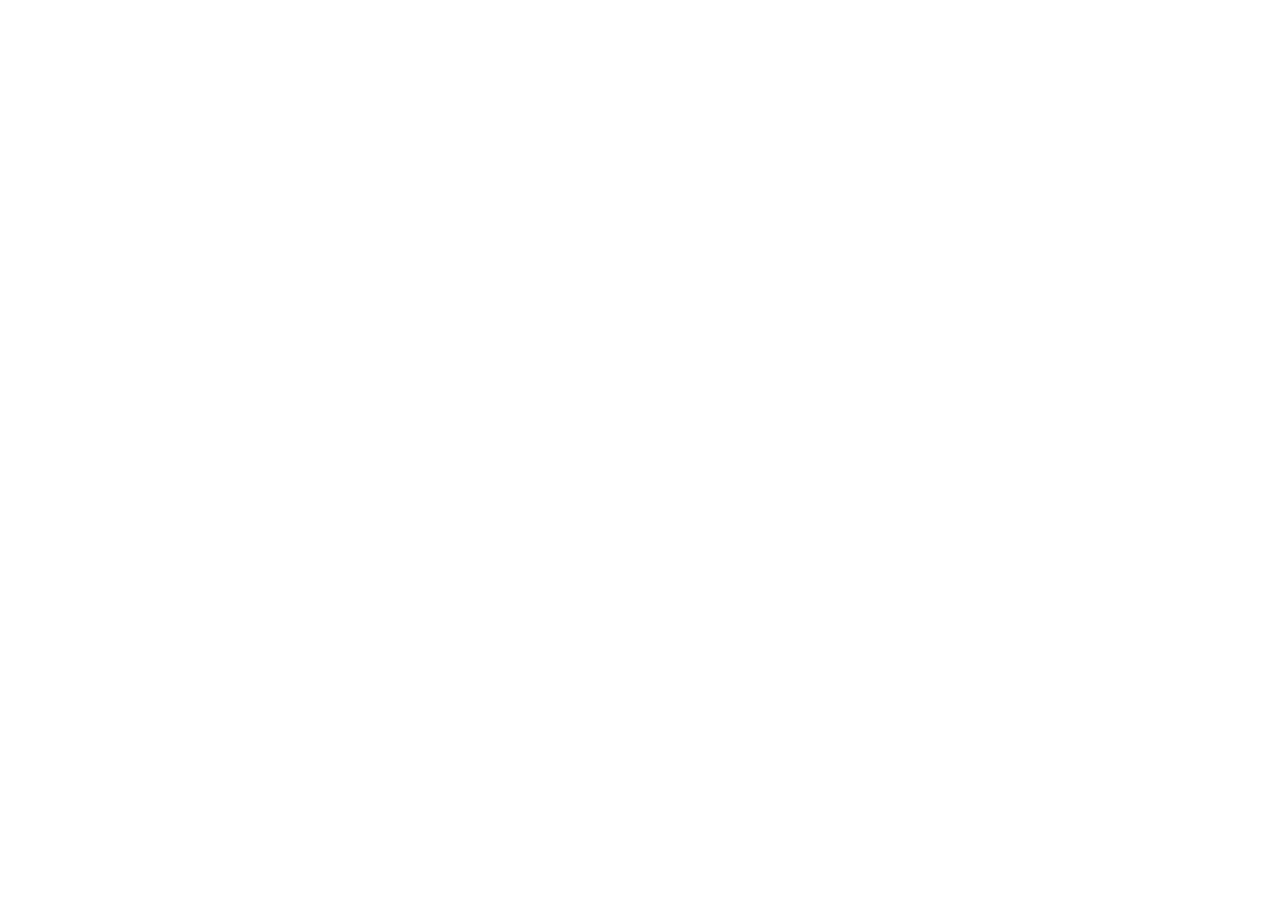
==== social-manager.html @ fbaca4f2 "first commit" ====
<!DOCTYPE html>
<html lang="en">
<head>
    <meta charset="UTF-8">
    <meta name="viewport" content="width=device-width, initial-scale=1.0">
    <title>Document</title>
</head>
<body>
    <nav></nav>
    <div class="hero"></div>
    <div class="about"></div>
    <div class="services"></div>
    <div class="portfolio"></div>
    <div class="testimonials"></div>
    <div class="contact"></div>
</body>
</html>
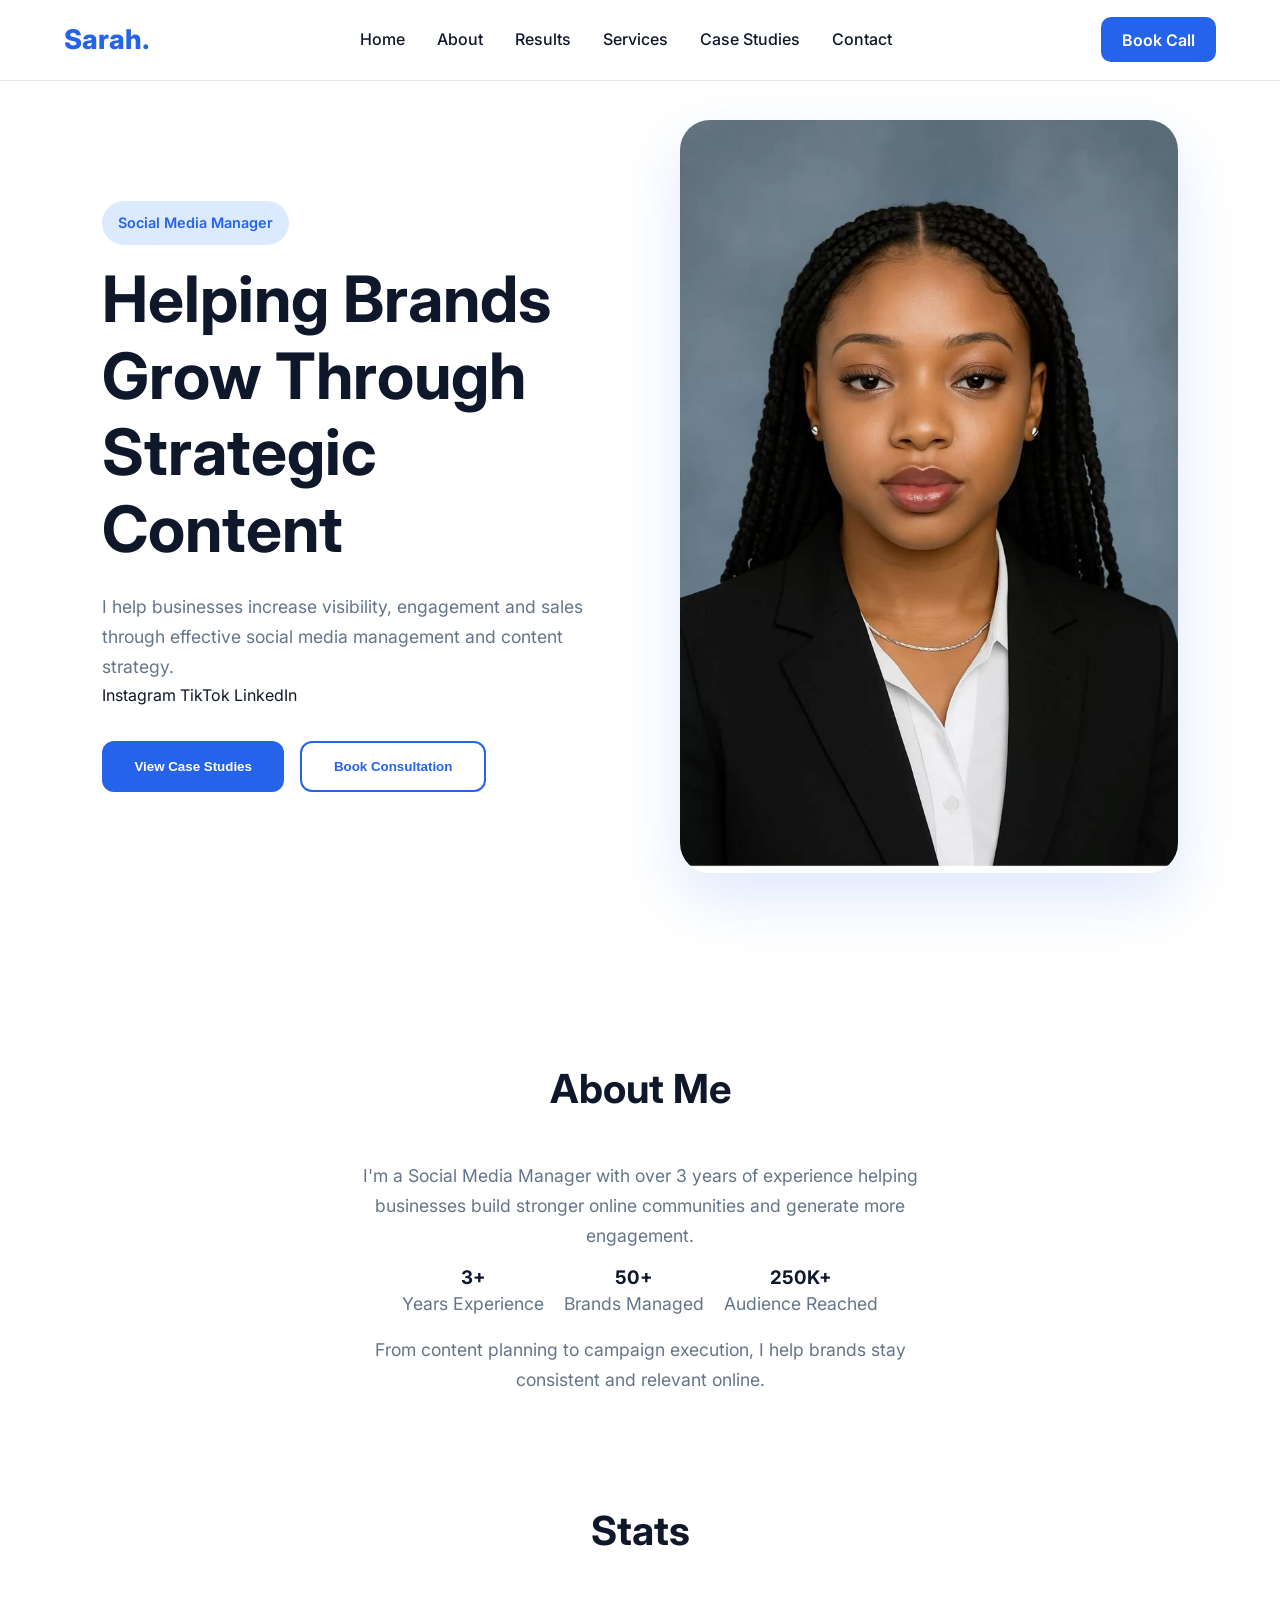
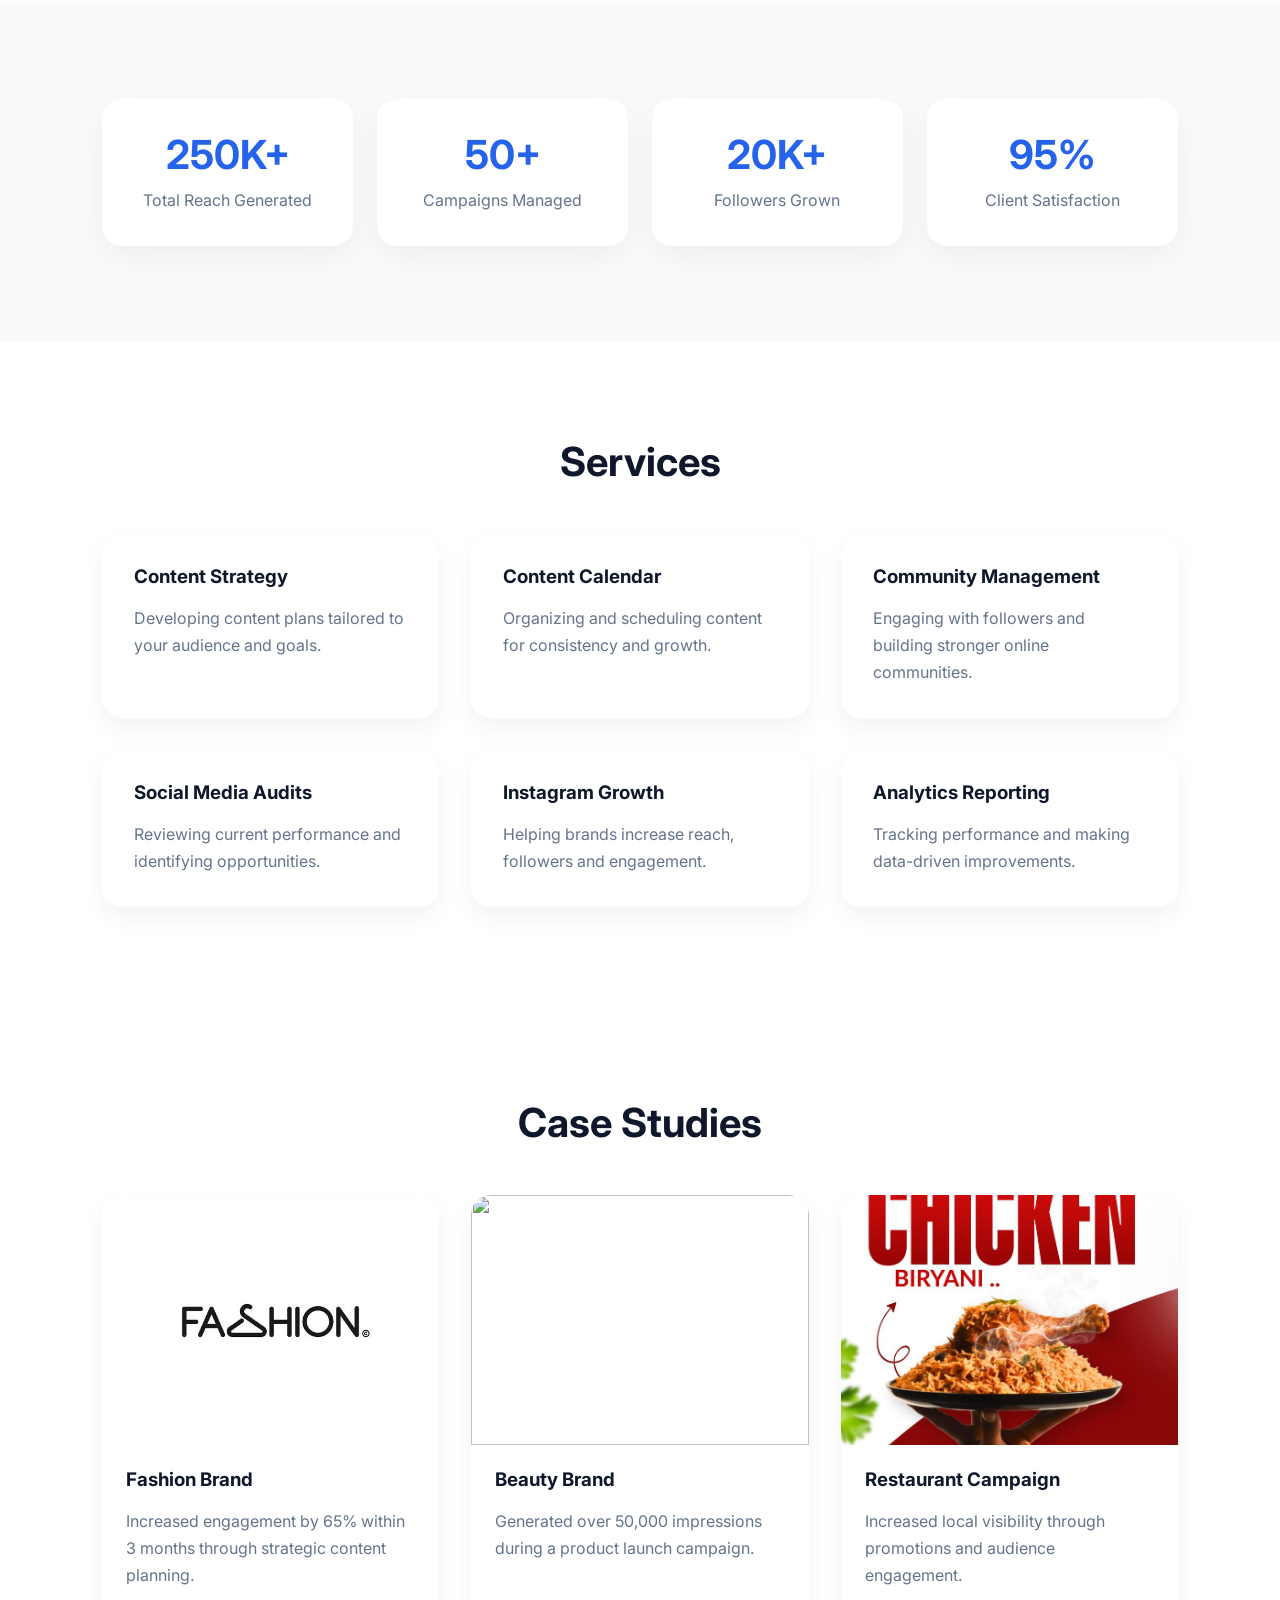
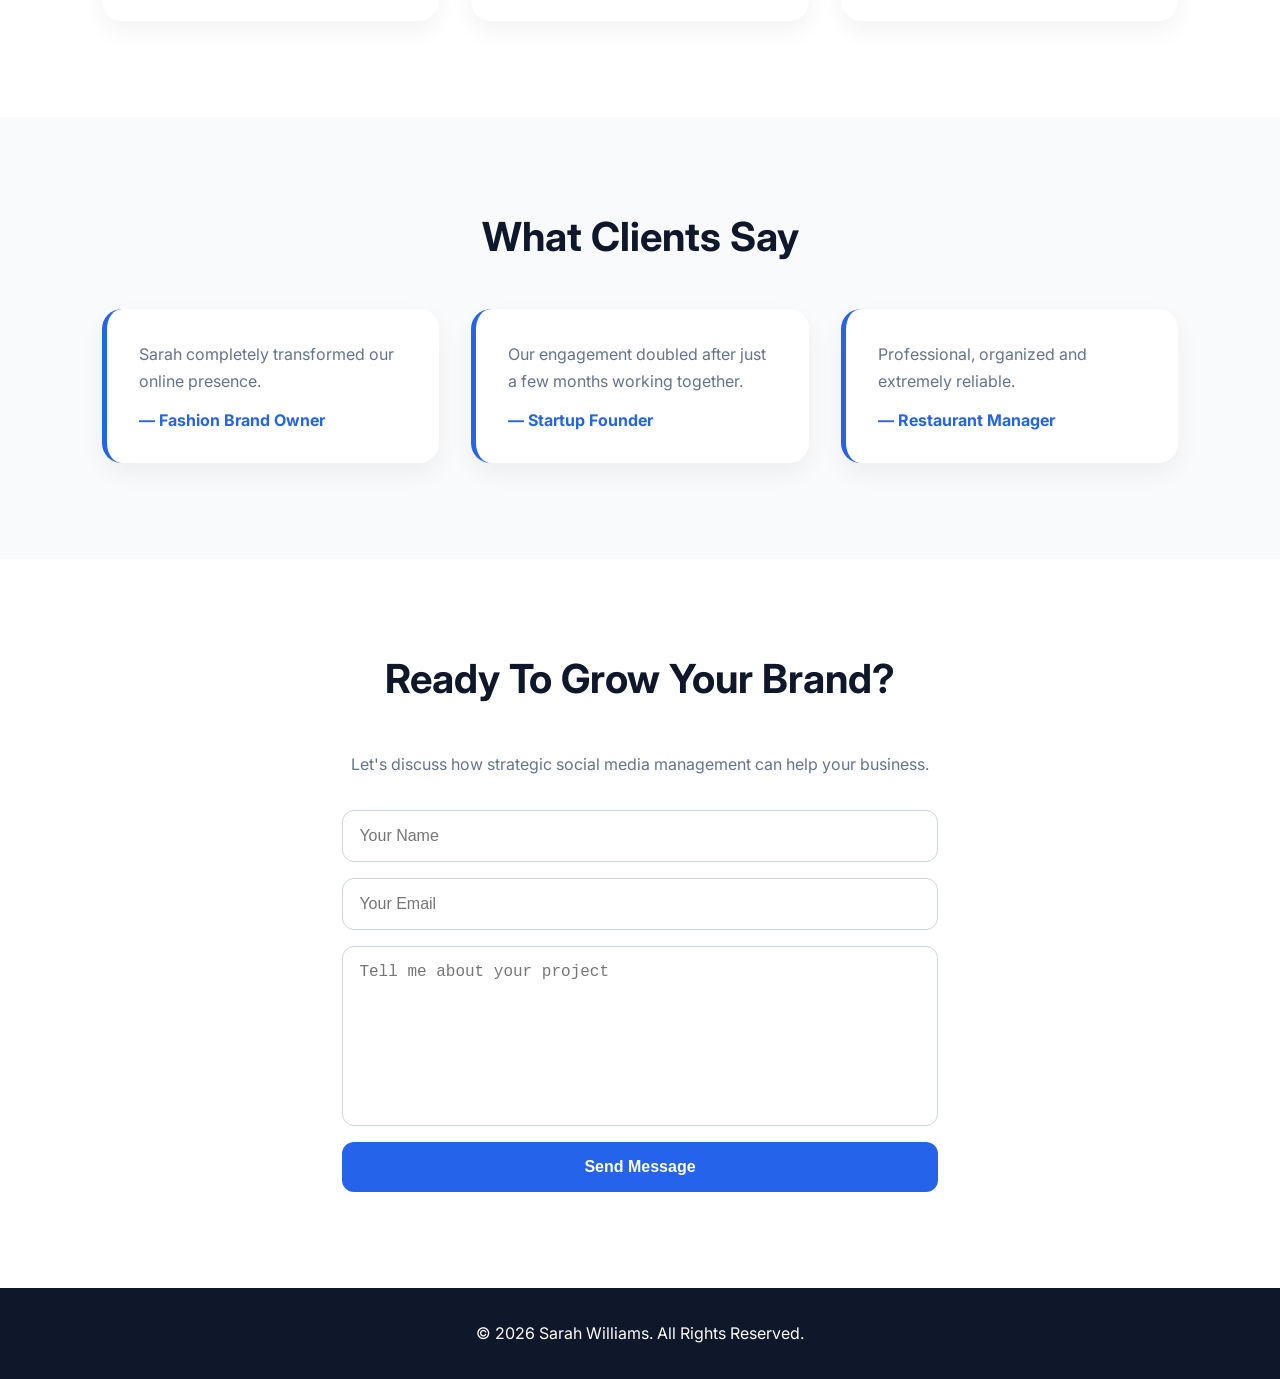
==== commit 6509bc7a: "social push" ====
--- a/social-manager.html
+++ b/social-manager.html
@@ -3,15 +3,336 @@
 <head>
     <meta charset="UTF-8">
     <meta name="viewport" content="width=device-width, initial-scale=1.0">
-    <title>Document</title>
+    <title>My Portfolio</title>
+    <link rel="stylesheet" href="./social.css">
 </head>
 <body>
-    <nav></nav>
-    <div class="hero"></div>
-    <div class="about"></div>
-    <div class="services"></div>
-    <div class="portfolio"></div>
-    <div class="testimonials"></div>
-    <div class="contact"></div>
+    <!-- NAVBAR -->
+    <nav>
+        <div class="container nav-container">
+            <div class="logo">Sarah.</div>
+            <ul id="navLinks" class="sidebar">
+                <li><a href="#hero">Home</a></li>
+                <li><a href="#about">About</a></li>
+                <li><a href="#results">Results</a></li>
+                <li><a href="#services">Services</a></li>
+                <li><a href="#portfolio">Case Studies</a></li>
+                <li><a href="#contact">Contact</a></li>
+            </ul>
+
+            <div id="menuBtn">
+                <button id="menuToggle">
+                    <span></span>
+                    <span></span>
+                    <span></span>
+                </button>
+            </div>
+
+            <div class="nav-actions">
+                <a href="#contact" class="nav-btn">
+                Book Call
+            </a>
+</div>
+        </div>
+    </nav>
+
+    <!-- HERO -->
+    <section class="hero" id="hero">
+        <div>
+            <span>Social Media Manager</span>
+
+            <h1>
+                Helping Brands Grow Through Strategic Content
+            </h1>
+
+            <p>
+                I help businesses increase visibility,
+                engagement and sales through effective
+                social media management and content strategy.
+            </p>
+            <div class="social-links">
+                <a href="#">Instagram</a>
+                <a href="#">TikTok</a>
+                <a href="#">LinkedIn</a>
+            </div>
+
+            <div class="hero-btns">
+                <button class="btn-primary"><a href="#portfolio">View Case Studies</a></button>
+                <button class="btn-secondary"><a href="#contact">Book Consultation</a></button>
+            </div>
+        </div>
+
+        <div>
+            <img src="./media/phoTO.png" alt="">
+        </div>
+    </section>
+
+    <!-- ABOUT -->
+    <section class="about" id="about">
+        <h2>About Me</h2>
+
+        <p>
+            I'm a Social Media Manager with over 3 years of
+            experience helping businesses build stronger online
+            communities and generate more engagement.
+        </p>
+        <div class="about-highlights">
+
+            <div>
+                <h3>3+</h3>
+                <p>Years Experience</p>
+            </div>
+
+            <div>
+                <h3>50+</h3>
+                <p>Brands Managed</p>
+            </div>
+
+            <div>
+                <h3>250K+</h3>
+                <p>Audience Reached</p>
+            </div>
+
+        </div>
+
+        <p>
+            From content planning to campaign execution,
+            I help brands stay consistent and relevant online.
+        </p>
+    </section>
+
+    <!-- RESULTS -->
+     <h2>Stats</h2>
+    <section class="results" id="results">
+        
+        <div class="stat-card">
+            <h2>250K+</h2>
+            <p>Total Reach Generated</p>
+        </div>
+
+        <div class="stat-card">
+            <h2>50+</h2>
+            <p>Campaigns Managed</p>
+        </div>
+
+        <div class="stat-card">
+            <h2>20K+</h2>
+            <p>Followers Grown</p>
+        </div>
+
+        <div class="stat-card">
+            <h2>95%</h2>
+            <p>Client Satisfaction</p>
+        </div>
+
+    </section>
+
+    <!-- SERVICES -->
+    <section class="services" id="services">
+
+        <h2>Services</h2>
+
+        <div class="service-grid">
+
+            <div class="card">
+                <h3>Content Strategy</h3>
+                <p>
+                    Developing content plans tailored to
+                    your audience and goals.
+                </p>
+            </div>
+
+            <div class="card">
+                <h3>Content Calendar</h3>
+                <p>
+                    Organizing and scheduling content
+                    for consistency and growth.
+                </p>
+            </div>
+
+            <div class="card">
+                <h3>Community Management</h3>
+                <p>
+                    Engaging with followers and building
+                    stronger online communities.
+                </p>
+            </div>
+
+            <div class="card">
+                <h3>Social Media Audits</h3>
+                <p>
+                    Reviewing current performance and
+                    identifying opportunities.
+                </p>
+            </div>
+
+            <div class="card">
+                <h3>Instagram Growth</h3>
+                <p>
+                    Helping brands increase reach,
+                    followers and engagement.
+                </p>
+            </div>
+
+            <div class="card">
+                <h3>Analytics Reporting</h3>
+                <p>
+                    Tracking performance and making
+                    data-driven improvements.
+                </p>
+            </div>
+
+        </div>
+
+    </section>
+
+    <!-- CASE STUDIES -->
+    <section class="portfolio" id="portfolio">
+
+        <h2>Case Studies</h2>
+
+        <div class="project-grid">
+
+            <div class="card">
+                <img src="./media/Fashion.png" alt="">
+
+                <h3>Fashion Brand</h3>
+
+                <p>
+                    Increased engagement by 65%
+                    within 3 months through
+                    strategic content planning.
+                </p>
+            </div>
+
+            <div class="card">
+                <img src="./media/Beauty.png" alt="">
+
+                <h3>Beauty Brand</h3>
+
+                <p>
+                    Generated over 50,000 impressions
+                    during a product launch campaign.
+                </p>
+            </div>
+
+            <div class="card">
+                <img src="./media/food.png" alt="">
+
+                <h3>Restaurant Campaign</h3>
+
+                <p>
+                    Increased local visibility through
+                    promotions and audience engagement.
+                </p>
+            </div>
+
+        </div>
+
+    </section>
+
+    <!-- TESTIMONIALS -->
+    <section class="testimonials">
+
+        <h2>What Clients Say</h2>
+
+        <div class="testimonial-grid">
+
+            <div class="card">
+                <p>
+                    Sarah completely transformed our
+                    online presence.
+                </p>
+
+                <h4>— Fashion Brand Owner</h4>
+            </div>
+
+            <div class="card">
+                <p>
+                    Our engagement doubled after just
+                    a few months working together.
+                </p>
+
+                <h4>— Startup Founder</h4>
+            </div>
+
+            <div class="card">
+                <p>
+                    Professional, organized and
+                    extremely reliable.
+                </p>
+
+                <h4>— Restaurant Manager</h4>
+            </div>
+
+        </div>
+
+    </section>
+
+    <!-- CONTACT -->
+    <section class="contact" id="contact">
+
+        <h2>Ready To Grow Your Brand?</h2>
+
+        <p>
+            Let's discuss how strategic social media
+            management can help your business.
+        </p>
+
+        <form action="https://formsubmit.co/olaoluogunwale@gmail.com" method="POST">
+
+            <input
+                type="text"
+                name="name"
+                placeholder="Your Name"
+                required
+            >
+
+            <input
+                type="email"
+                name="email"
+                placeholder="Your Email"
+                required
+            >
+
+            <textarea
+                type="text"
+                name="message"
+                placeholder="Tell me about your project"
+                required
+            ></textarea>
+
+            <input
+                type="hidden"
+                name="_subject"
+                value="New Portfolio Inquiry"
+            />
+
+            <input
+                type="hidden"
+                name="_next"
+                value="http://127.0.0.1:5500/thankyou.html"
+            />
+
+            <input
+                type="hidden"
+                name="_captcha"
+                value="false"
+            >
+
+            <button>
+                Send Message
+            </button>
+
+        </form>
+
+    </section>
+
+    <footer>
+        © 2026 Sarah Williams.
+        All Rights Reserved.
+    </footer>
+
+    <script src="./social.js"></script>
 </body>
 </html>
--- a/social.css
+++ b/social.css
@@ -0,0 +1,537 @@
+/* =========================
+   GOOGLE FONT
+========================= */
+@import url('https://fonts.googleapis.com/css2?family=Inter:wght@300;400;500;600;700;800;900&display=swap');
+
+/* =========================
+   ROOT
+========================= */
+:root{
+    --bg: #ffffff;
+    --text: #0f172a;
+    --muted: #64748b;
+    --primary: #2563eb;
+    --primary-dark: #1d4ed8;
+    --card: #f8fafc;
+}
+
+/* =========================
+   RESET
+========================= */
+*{
+    margin:0;
+    padding:0;
+    box-sizing:border-box;
+    text-decoration:none;
+    list-style:none;
+}
+
+html{
+    scroll-behavior:smooth;
+}
+
+body{
+    font-family:'Inter',sans-serif;
+    background:var(--bg);
+    color:var(--text);
+    line-height:1.7;
+}
+
+img{
+    width:100%;
+    display:block;
+}
+
+section{
+    padding:6rem 8%;
+}
+
+h1,h2,h3,h4{
+    line-height:1.2;
+}
+
+h2{
+    font-size:2.5rem;
+    text-align:center;
+    margin-bottom:3rem;
+}
+
+p{
+    color:var(--muted);
+}
+
+/* =========================
+   CONTAINER
+========================= */
+
+.container{
+    width:90%;
+    max-width:1200px;
+    margin:auto;
+}
+
+/* =========================
+   NAVBAR
+========================= */
+
+nav{
+    width:100%;
+    position:fixed;
+    top:0;
+    left:0;
+    background:rgba(255,255,255,.95);
+    backdrop-filter:blur(10px);
+    z-index:1000;
+    border-bottom:1px solid #e2e8f0;
+}
+
+.nav-container{
+    height:80px;
+    display:flex;
+    align-items:center;
+    justify-content:space-between;
+}
+
+.logo{
+    font-size:1.7rem;
+    font-weight:800;
+    color:var(--primary);
+}
+
+nav ul{
+    display:flex;
+    gap:2rem;
+}
+
+nav ul a{
+    color:var(--text);
+    font-weight:500;
+    transition:.3s;
+}
+
+nav ul a:hover{
+    color:var(--primary);
+}
+
+.nav-btn{
+    background:var(--primary);
+    color:white;
+    padding:.8rem 1.3rem;
+    border-radius:10px;
+    font-weight:600;
+    transition:.3s;
+}
+
+.nav-btn:hover{
+    background:var(--primary-dark);
+}
+
+#menuBtn{
+    display:none;
+}
+#menuToggle{
+    width: 40px;
+    height: 40px;
+    border: none;
+    background: none;
+    cursor: pointer;
+    display: flex;
+    flex-direction: column;
+    justify-content: center;
+    gap: 6px; 
+}
+#menuToggle span{
+    width: 28px;
+    height: 3px;
+    background: var(--text);
+    border-radius: 10px;
+    transition: all .3s ease;
+}
+#menuToggle.active span:nth-child(1){
+    transform:translateY(9px) rotate(45deg);
+}
+
+#menuToggle.active span:nth-child(2){
+    opacity:0;
+}
+
+#menuToggle.active span:nth-child(3){
+    transform:translateY(-9px) rotate(-45deg);
+}
+
+/* =========================
+   HERO
+========================= */
+
+.hero{
+    min-height:100vh;
+    display:grid;
+    grid-template-columns:1fr 1fr;
+    gap:5rem;
+    align-items:center;
+    padding-top:120px;
+}
+
+.hero span{
+    display:inline-block;
+    background:#dbeafe;
+    color:var(--primary);
+    padding:.6rem 1rem;
+    border-radius:50px;
+    font-size:.9rem;
+    font-weight:600;
+    margin-bottom:1rem;
+}
+
+.hero h1{
+    font-size:4rem;
+    margin-bottom:1.5rem;
+}
+
+.hero p{
+    font-size:1.1rem;
+    max-width:550px;
+}
+
+.hero-btns{
+    margin-top:2rem;
+    display:flex;
+    gap:1rem;
+}
+
+.hero-btns button{
+    padding:1rem 2rem;
+    border:none;
+    border-radius:12px;
+    cursor:pointer;
+    font-weight:600;
+    transition:.3s;
+}
+
+.hero-btns button:first-child{
+    background:var(--primary);
+    color:white;
+}
+
+.hero-btns button:first-child:hover{
+    background:var(--primary-dark);
+}
+
+.hero-btns button:last-child{
+    background:transparent;
+    border:2px solid var(--primary);
+    color:var(--primary);
+}
+
+.hero-btns button:last-child:hover{
+    background:var(--primary);
+    color:white;
+}
+.hero-btns button a{
+    color:inherit;
+    font-weight:600;
+}
+
+.hero img{
+    width:100%;
+    max-width:500px;
+    margin:auto;
+    border-radius:30px;
+    box-shadow:0 25px 60px rgba(37,99,235,.15);
+}
+.social-links a{
+    color:var(--text);
+    transition:.3s;
+}
+
+/* =========================
+   ABOUT
+========================= */
+
+.about{
+    text-align:center;
+    max-width:800px;
+    margin:auto;
+}
+
+.about p{
+    margin-bottom:1rem;
+    font-size:1.1rem;
+}
+.about-highlights{
+    display: flex;
+    justify-content: center;
+    gap: 20px;
+}
+
+/* =========================
+   RESULTS
+========================= */
+
+.results{
+    background:var(--card);
+    display:grid;
+    grid-template-columns:repeat(4,1fr);
+    gap:1.5rem;
+}
+
+.stat-card{
+    background:white;
+    padding:2rem;
+    border-radius:20px;
+    text-align:center;
+    box-shadow:0 10px 30px rgba(0,0,0,.05);
+}
+
+.stat-card h2{
+    margin-bottom:.5rem;
+    color:var(--primary);
+    font-size:2.5rem;
+}
+
+/* =========================
+   SERVICES
+========================= */
+
+.service-grid{
+    display:grid;
+    grid-template-columns:repeat(3,1fr);
+    gap:2rem;
+}
+
+.card{
+    background:white;
+    padding:2rem;
+    border-radius:20px;
+    transition:.3s;
+    box-shadow:0 10px 25px rgba(0,0,0,.05);
+}
+
+.card:hover{
+    transform:translateY(-10px);
+    box-shadow:0 20px 40px rgba(37,99,235,.12);
+}
+
+.card h3{
+    margin-bottom:1rem;
+}
+
+/* =========================
+   CASE STUDIES
+========================= */
+
+.project-grid{
+    display:grid;
+    grid-template-columns:repeat(3,1fr);
+    gap:2rem;
+}
+
+.project-grid .card{
+    overflow:hidden;
+    padding:0;
+}
+
+.project-grid img{
+    height:250px;
+    object-fit:cover;
+}
+
+.project-grid h3,
+.project-grid p{
+    padding:0 1.5rem;
+}
+
+.project-grid h3{
+    margin-top:1.5rem;
+}
+
+.project-grid p{
+    padding-bottom:2rem;
+}
+
+/* =========================
+   TESTIMONIALS
+========================= */
+
+.testimonials{
+    background:var(--card);
+}
+
+.testimonial-grid{
+    display:grid;
+    grid-template-columns:repeat(3,1fr);
+    gap:2rem;
+}
+
+.testimonial-grid .card{
+    border-left:5px solid var(--primary);
+}
+
+.testimonial-grid h4{
+    margin-top:1rem;
+    color:var(--primary);
+}
+
+/* =========================
+   CONTACT
+========================= */
+
+.contact{
+    max-width:800px;
+    margin:auto;
+    text-align:center;
+}
+
+.contact p{
+    margin-bottom:2rem;
+}
+
+form{
+    display:flex;
+    flex-direction:column;
+    gap:1rem;
+}
+
+input,
+textarea{
+    width:100%;
+    padding:1rem;
+    border:1px solid #cbd5e1;
+    border-radius:12px;
+    outline:none;
+    font-size:1rem;
+}
+
+input:focus,
+textarea:focus{
+    border-color:var(--primary);
+}
+
+textarea{
+    min-height:180px;
+    resize:none;
+}
+
+form button{
+    background:var(--primary);
+    color:white;
+    border:none;
+    padding:1rem;
+    border-radius:12px;
+    cursor:pointer;
+    font-size:1rem;
+    font-weight:600;
+    transition:.3s;
+}
+
+form button:hover{
+    background:var(--primary-dark);
+}
+
+/* =========================
+   FOOTER
+========================= */
+
+footer{
+    text-align:center;
+    padding:2rem;
+    background:var(--text);
+    color:white;
+}
+
+/* =========================
+   RESPONSIVE
+========================= */
+
+@media(max-width:992px){
+
+    .hero{
+        grid-template-columns:1fr;
+        text-align:center;
+    }
+
+    .hero p{
+        margin:auto;
+    }
+
+    .hero-btns{
+        justify-content:center;
+    }
+    .social-links{
+        display: flex;
+        gap: 20px;
+        justify-content:center;
+    }
+    .results{
+        grid-template-columns:repeat(2,1fr);
+    }
+
+    .service-grid,
+    .project-grid,
+    .testimonial-grid{
+        grid-template-columns:repeat(2,1fr);
+    }
+}
+
+@media(max-width:768px){
+
+    nav ul{
+        position: absolute;
+        top:80px;
+        left:0;
+        width:100%;
+        background: white;
+        flex-direction: column;
+        opacity: 0;
+        visibility: hidden;
+        transition: all .35s ease;
+        box-shadow: 0 10px 30px rgba(0,0,0,.08);
+    }
+    nav ul.active{
+        opacity: 1;
+        visibility: visible;
+        transform: translateY(0);
+    }
+    nav ul li{
+        width: 100%;
+        text-align: center;
+    }
+    nav ul li a{
+        display: block;
+        padding: 1rem;
+    }
+
+    #menuBtn{
+        display:block;
+    }
+
+    #menuBtn button{
+        border:none;
+        background:none;
+        font-size:1.8rem;
+        cursor:pointer;
+    }
+
+    .nav.actions{
+        display:none;
+    }
+
+    .hero h1{
+        font-size:2.8rem;
+    }
+
+    .results,
+    .service-grid,
+    .project-grid,
+    .testimonial-grid{
+        grid-template-columns:1fr;
+    }
+
+    h2{
+        font-size:2rem;
+    }
+
+    section{
+        padding:5rem 6%;
+    }
+}
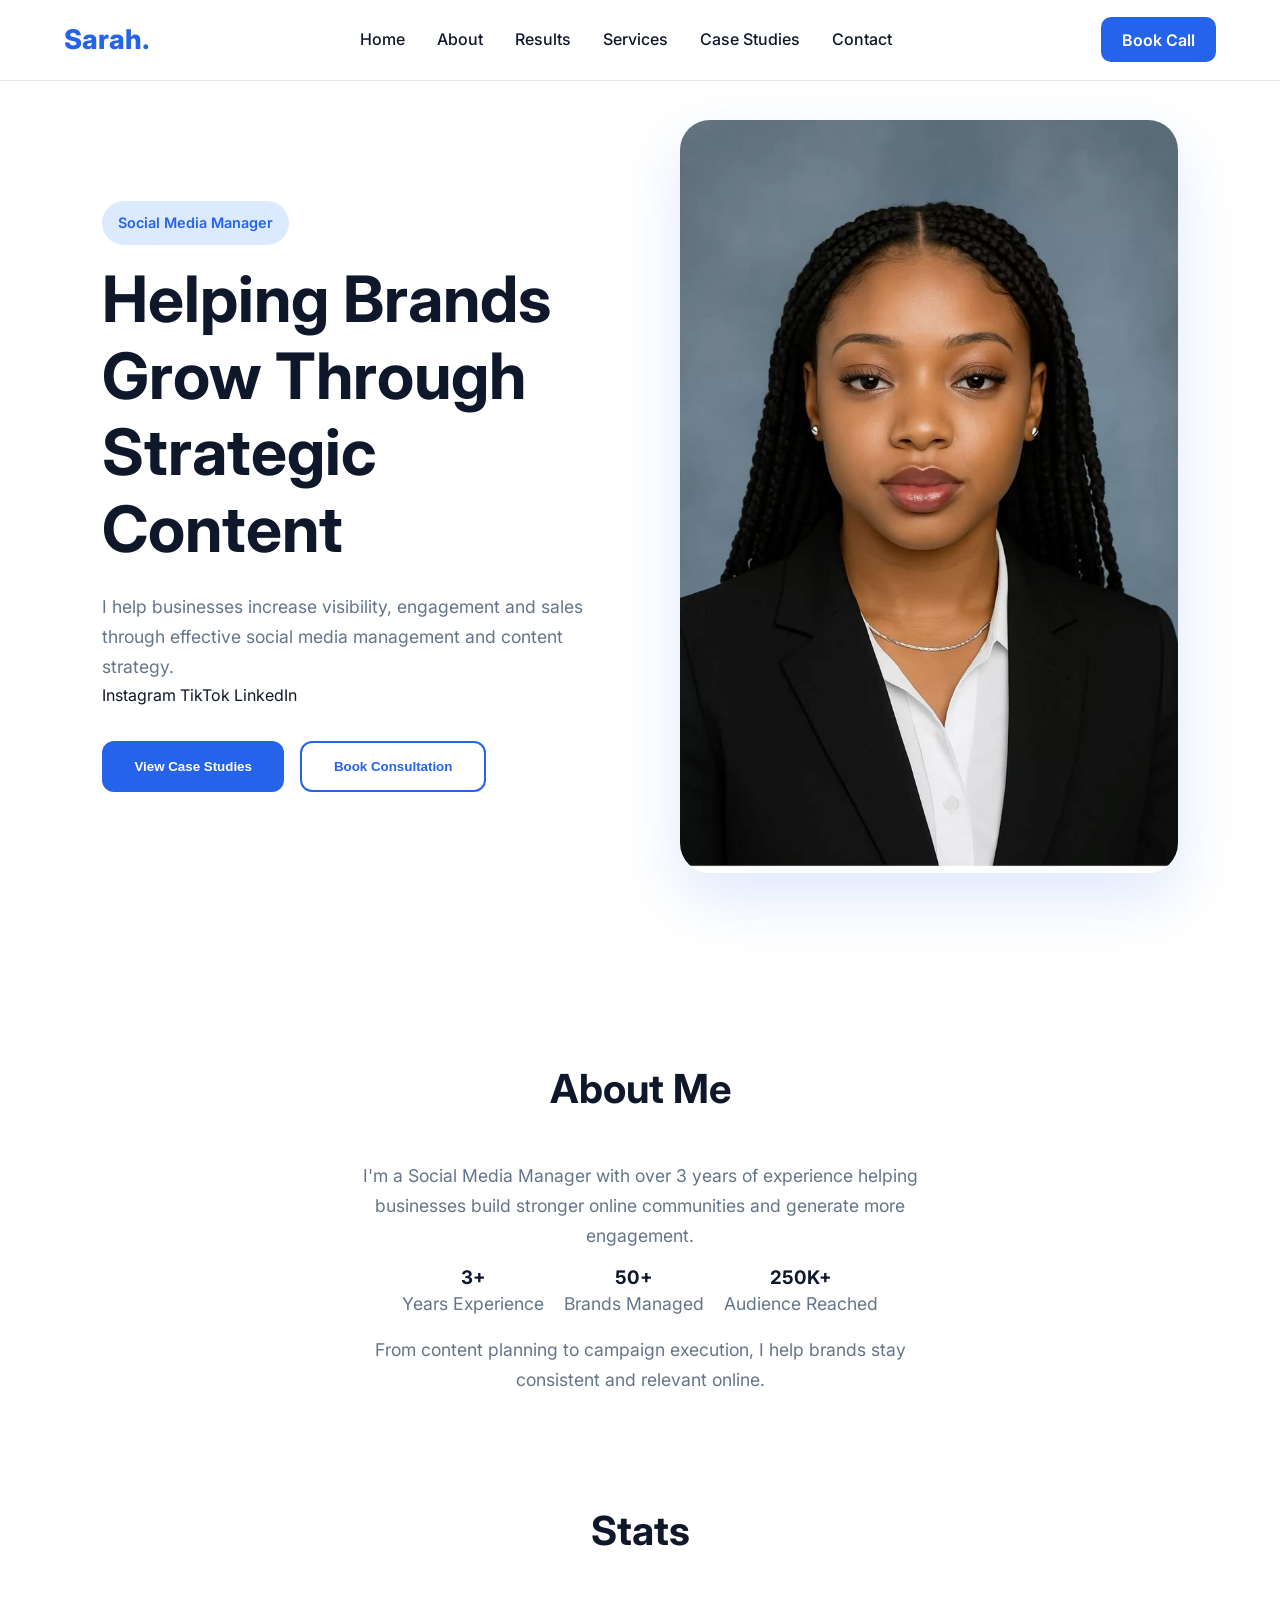
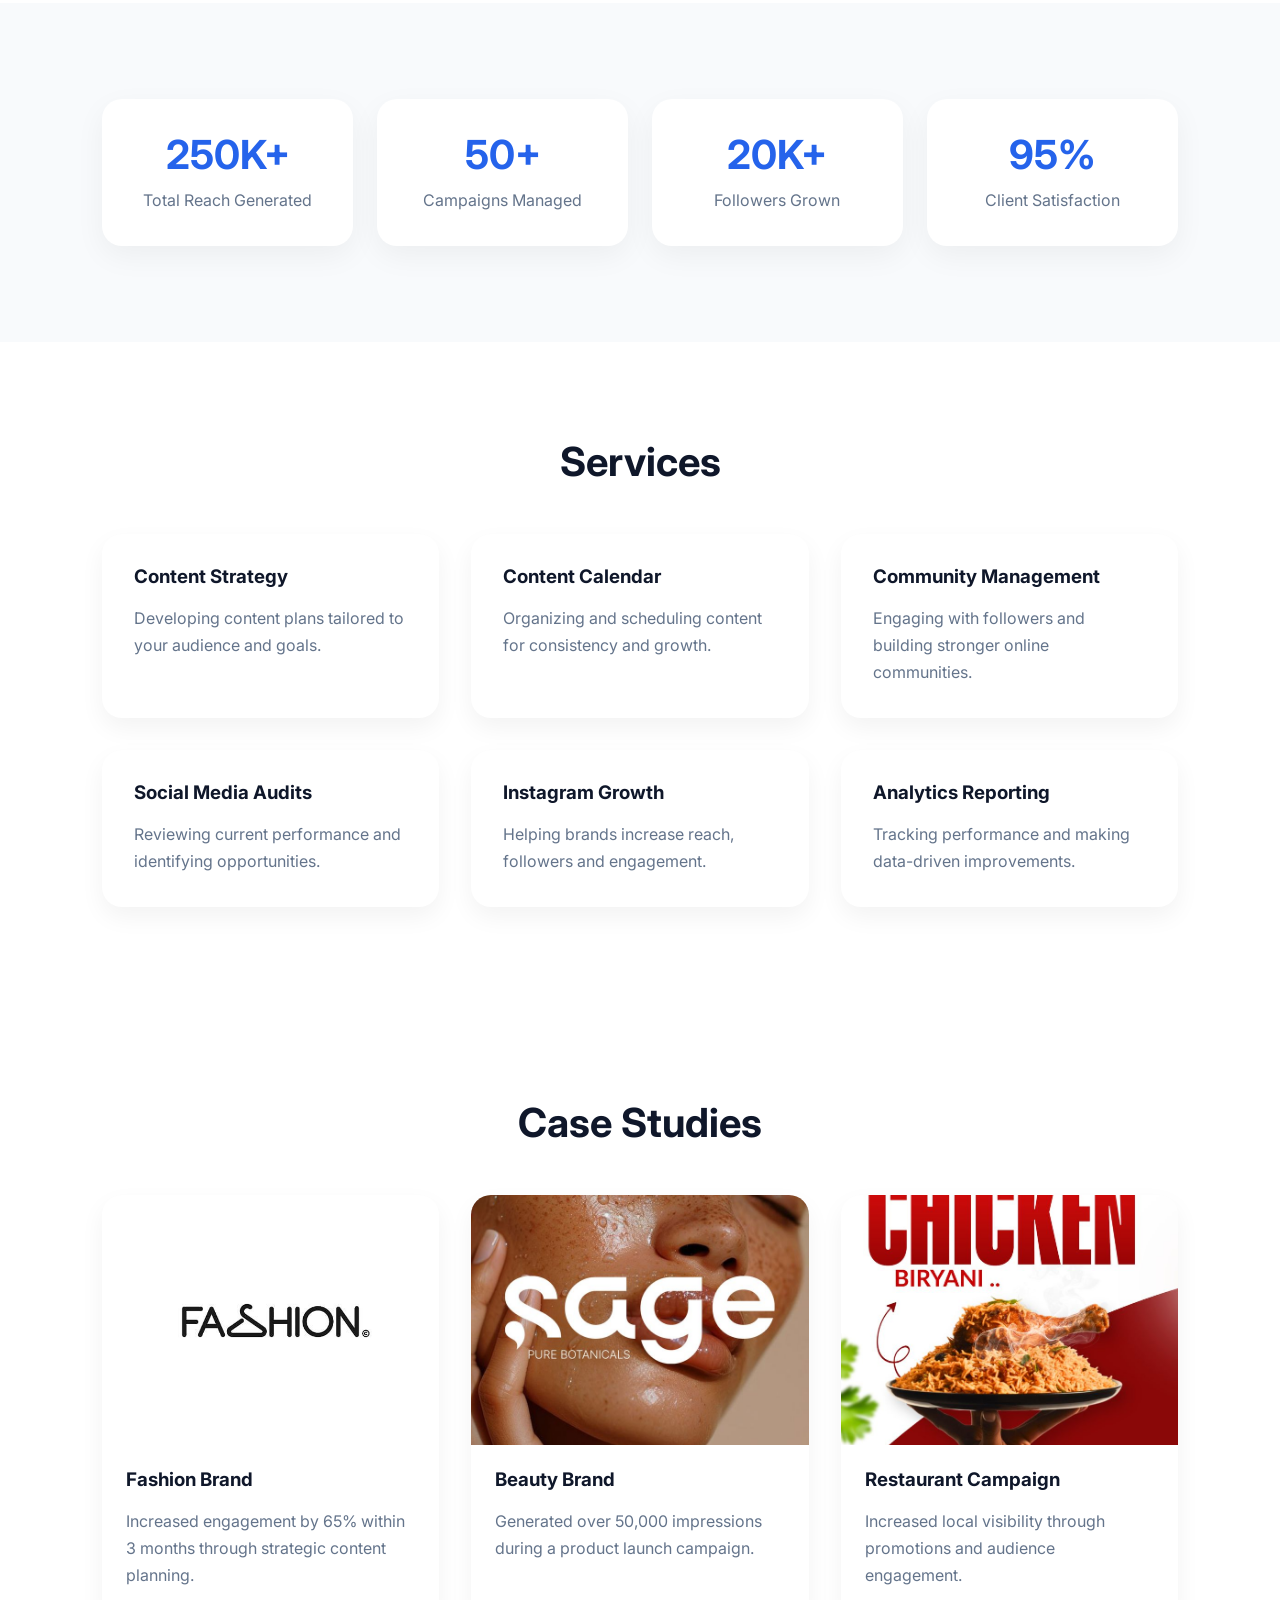
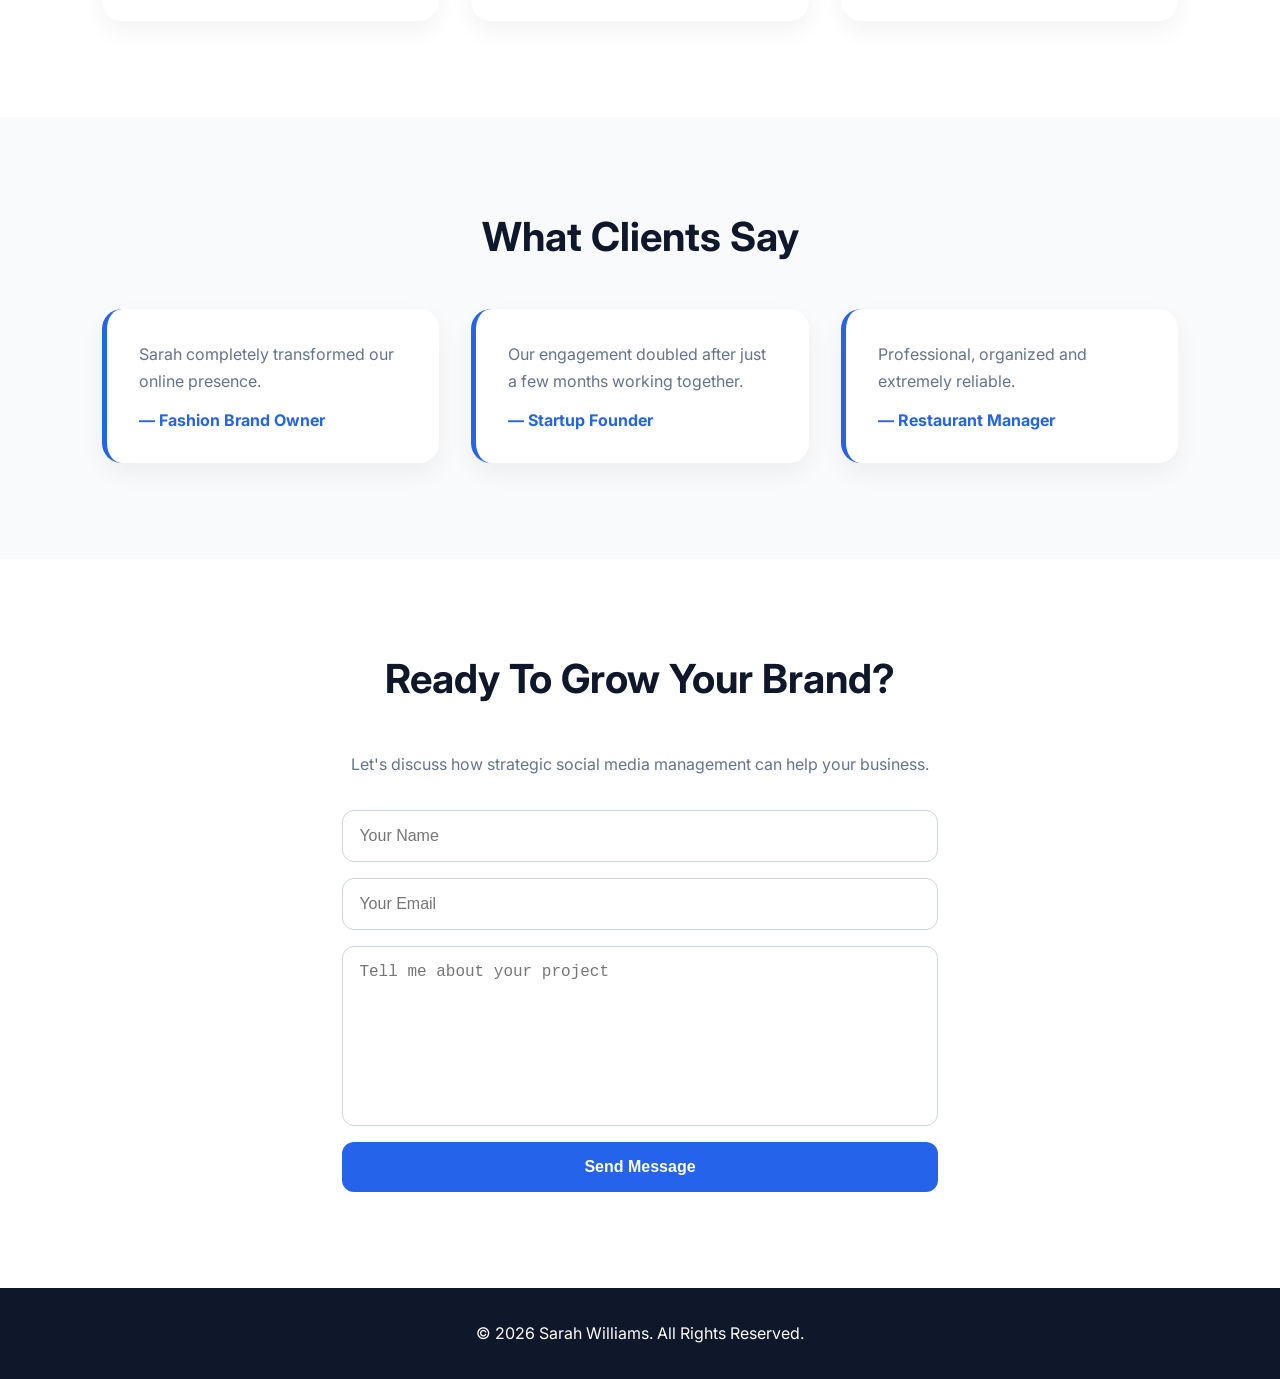
==== commit 5e199e31: "name fix" ====
--- a/social-manager.html
+++ b/social-manager.html
@@ -206,7 +206,7 @@
             </div>
 
             <div class="card">
-                <img src="./media/Beauty.png" alt="">
+                <img src="./media/beauty.png" alt="">
 
                 <h3>Beauty Brand</h3>
 
